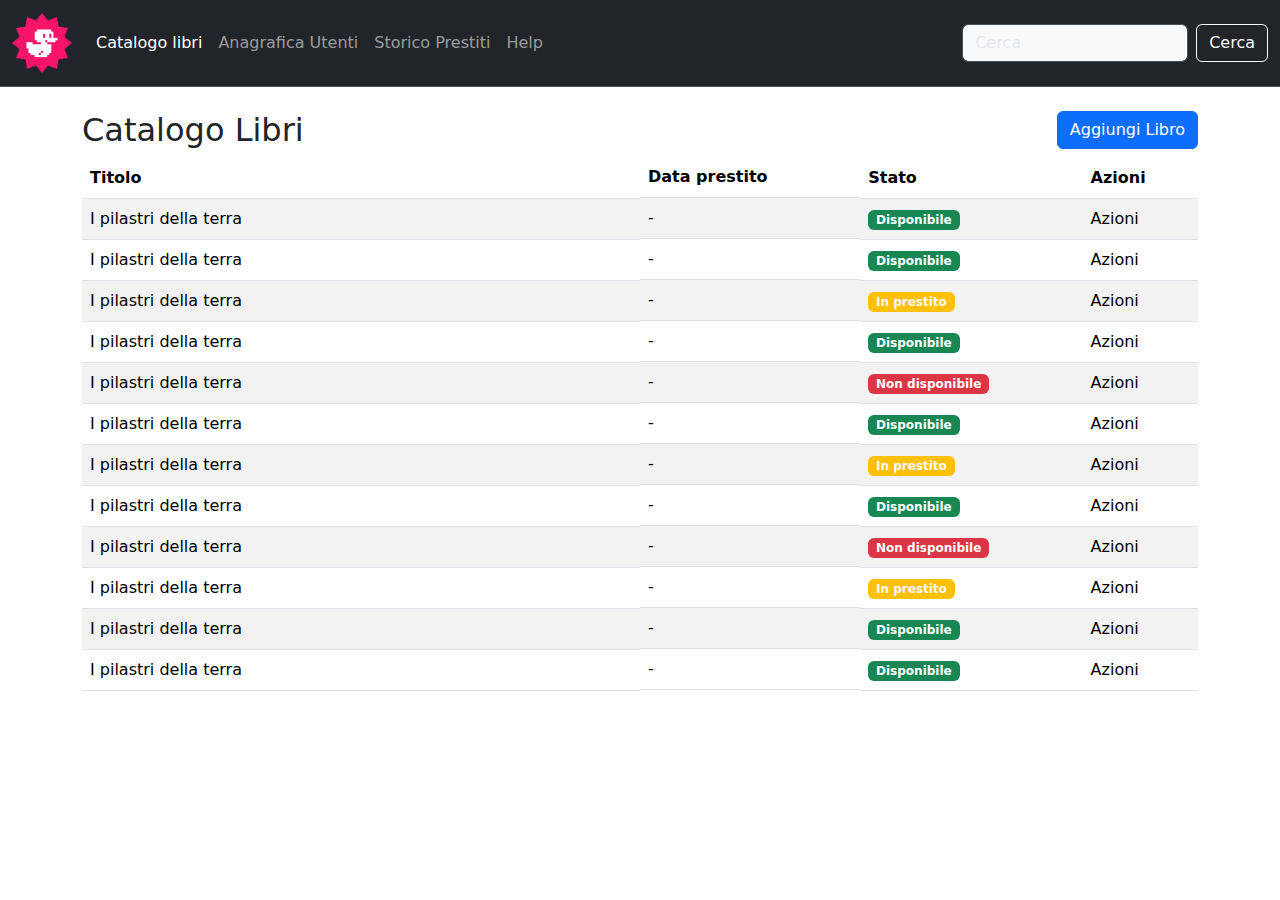
==== index.html @ bd2743c6 "feat: add table layout and badges" ====
<!DOCTYPE html>
<html lang="en">
<head>
  <meta charset="UTF-8">
  <meta name="viewport" content="width=device-width, initial-scale=1.0">

  <!-- Bootstrap  -->
  <link href="https://cdn.jsdelivr.net/npm/bootstrap@5.3.3/dist/css/bootstrap.min.css" rel="stylesheet" integrity="sha384-QWTKZyjpPEjISv5WaRU9OFeRpok6YctnYmDr5pNlyT2bRjXh0JMhjY6hW+ALEwIH" crossorigin="anonymous">
  <script src="https://cdn.jsdelivr.net/npm/bootstrap@5.3.3/dist/js/bootstrap.bundle.min.js" integrity="sha384-YvpcrYf0tY3lHB60NNkmXc5s9fDVZLESaAA55NDzOxhy9GkcIdslK1eN7N6jIeHz" crossorigin="anonymous"></script>
  <!-- /Bootstrap -->

  <!-- Style -->
   <link rel="stylesheet" href="assets/style.css">

  <title>Esercizio: BOOTSTRAP DASHBOARD</title>

</head>

<body>

  <header>

    <!-- navbar -->

    <nav class="navbar navbar-expand-lg bg-dark border-bottom border-body" data-bs-theme="dark">
      <div class="container-fluid">
      <a class="navbar-brand" href="#"><img src="assets/img/duck.png" alt="logo" height="60px" width="60px"></a>
      <button
        class="navbar-toggler"
        type="button"
        data-bs-toggle="collapse"
        data-bs-target="#navbarSupportedContent"
        aria-controls="navbarSupportedContent"
        aria-expanded="false"
        aria-label="Toggle navigation"
      >
        <span class="navbar-toggler-icon"></span>
      </button>
      <div class="collapse navbar-collapse" id="navbarSupportedContent">
        <ul class="navbar-nav me-auto mb-2 mb-lg-0">
          <li class="nav-item">
            <a class="nav-link active" aria-current="page" href="#"
              >Catalogo libri</a
            >
          </li>
          <li class="nav-item">
            <a class="nav-link" href="#">Anagrafica Utenti</a>
          </li>
          <li class="nav-item">
            <a class="nav-link" href="#">Storico Prestiti</a>
          </li>
          <li class="nav-item">
            <a class="nav-link" href="#">Help</a>
          </li>
        </ul>
        <form class="d-flex" role="search">
          <input
            class="form-control me-2 bg-light"
            type="search"
            placeholder="Cerca"
            aria-label="Search"
          />
          <button class="btn btn-outline-light" type="submit">
            Cerca
          </button>
        </form>
      </div>
    </div>
      
    </nav>
      
    </nav>
    
    <!-- /navbar -->
    
  </header>
  
  <main>

    <div class="container my-4">

      <div class="row row-cols-2">

        <div class="col"><h2>Catalogo Libri</h2></div>
  
        <div class="col text-end">
          <a class="btn btn-primary" href="#" role="button">Aggiungi Libro</a>
        </div>
  
  
      </div>

      <table class="table table-striped">
        <thead>
          <tr>
            <th scope="col">Titolo</th>
            <th class="d-none d-md-block" scope="col">Data prestito</th>
            <th scope="col">Stato</th>
            <th scope="col">Azioni</th>
          </tr>
        </thead>
        <tbody>
          <tr>
            <td class="w-50">I pilastri della terra</td>
            <td class="d-none d-md-block">-</td>
            <td><span class="badge text-bg-success">Disponibile</span></td>
            <td>Azioni</td>
          </tr>
          <tr>
            <td class="w-50">I pilastri della terra</td>
            <td class="d-none d-md-block">-</td>
            <td><span class="badge text-bg-success">Disponibile</span></td>
            <td>Azioni</td>
          </tr>
          <tr>
            <td class="w-50">I pilastri della terra</td>
            <td class="d-none d-md-block">-</td>
            <td><span class="badge bg-warning text-light">In prestito</span></td>
            <td>Azioni</td>
          </tr>
          <tr>
            <td class="w-50">I pilastri della terra</td>
            <td class="d-none d-md-block">-</td>
            <td><span class="badge text-bg-success">Disponibile</span></td>
            <td>Azioni</td>
          </tr>
          <tr>
            <td class="w-50">I pilastri della terra</td>
            <td class="d-none d-md-block">-</td>
            <td><span class="badge text-bg-danger">Non disponibile</span></td>
            <td>Azioni</td>
          </tr>
          <tr>
            <td class="w-50">I pilastri della terra</td>
            <td class="d-none d-md-block">-</td>
            <td><span class="badge text-bg-success">Disponibile</span></td>
            <td>Azioni</td>
          </tr>
          <tr>
            <td class="w-50">I pilastri della terra</td>
            <td class="d-none d-md-block">-</td>
            <td><span class="badge bg-warning text-light">In prestito</span></td>
            <td>Azioni</td>
          </tr>
          <tr>
            <td class="w-50">I pilastri della terra</td>
            <td class="d-none d-md-block">-</td>
            <td><span class="badge text-bg-success">Disponibile</span></td>
            <td>Azioni</td>
          </tr>
          <tr>
            <td class="w-50">I pilastri della terra</td>
            <td class="d-none d-md-block">-</td>
            <td><span class="badge text-bg-danger">Non disponibile</span></td>
            <td>Azioni</td>
          </tr>
          <tr>
            <td class="w-50">I pilastri della terra</td>
            <td class="d-none d-md-block">-</td>
            <td><span class="badge bg-warning text-light">In prestito</span></td>
            <td>Azioni</td>
          </tr>
          <tr>
            <td class="w-50">I pilastri della terra</td>
            <td class="d-none d-md-block">-</td>
            <td><span class="badge text-bg-success">Disponibile</span></td>
            <td>Azioni</td>
          </tr>
          <tr>
            <td class="w-50">I pilastri della terra</td>
            <td class="d-none d-md-block">-</td>
            <td><span class="badge text-bg-success">Disponibile</span></td>
            <td>Azioni</td>
          </tr>
        </tbody>
      </table>

    



    </div>
    


  </main>
  
</body>
</html>
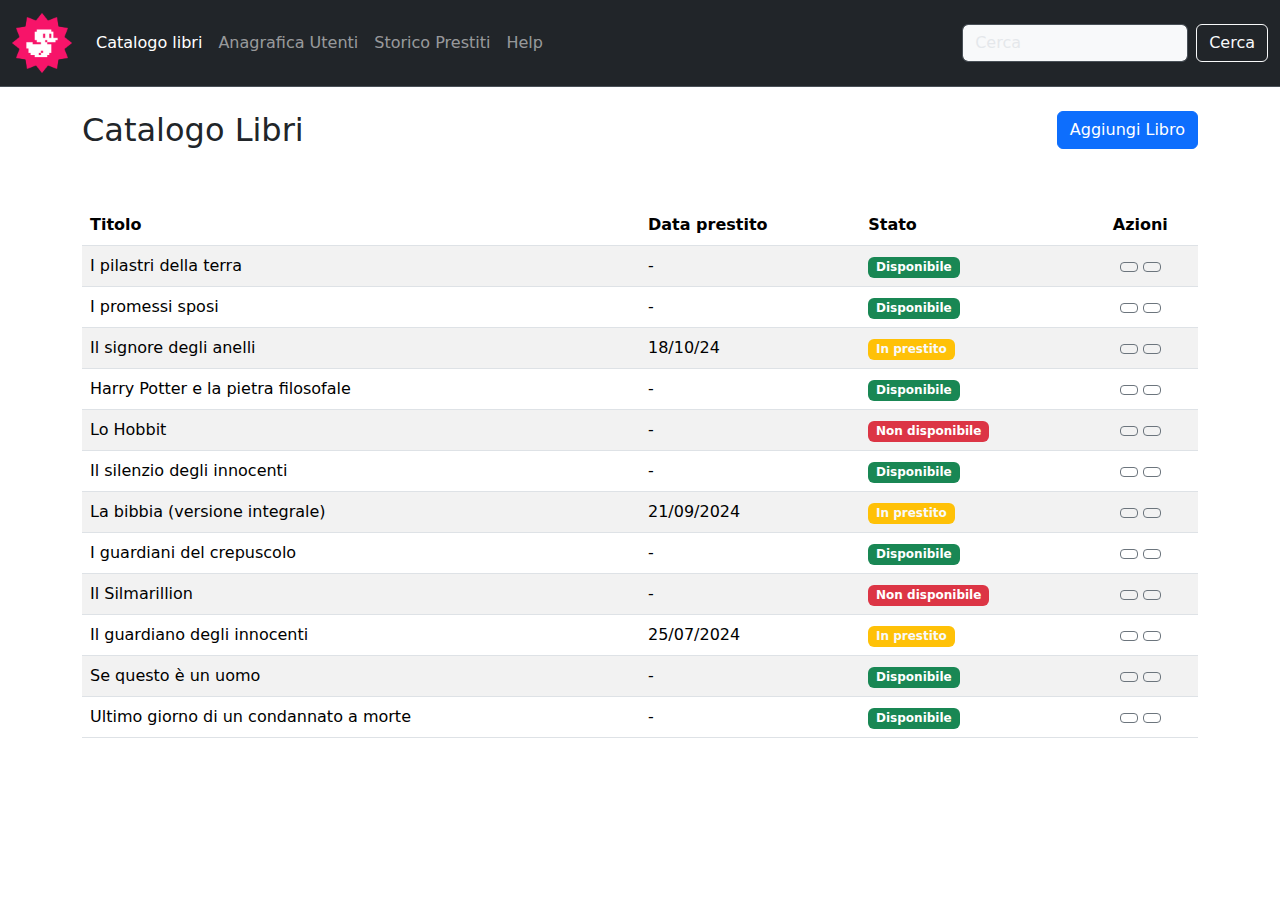
==== commit 9c3ff220: "feat: add table content and table margin" ====
--- a/index.html
+++ b/index.html
@@ -9,8 +9,13 @@
   <script src="https://cdn.jsdelivr.net/npm/bootstrap@5.3.3/dist/js/bootstrap.bundle.min.js" integrity="sha384-YvpcrYf0tY3lHB60NNkmXc5s9fDVZLESaAA55NDzOxhy9GkcIdslK1eN7N6jIeHz" crossorigin="anonymous"></script>
   <!-- /Bootstrap -->
 
+  <!-- Fontawesome -->
+  <link rel="stylesheet" href="https://cdnjs.cloudflare.com/ajax/libs/font-awesome/6.6.0/css/all.min.css" integrity="sha512-Kc323vGBEqzTmouAECnVceyQqyqdsSiqLQISBL29aUW4U/M7pSPA/gEUZQqv1cwx4OnYxTxve5UMg5GT6L4JJg==" crossorigin="anonymous" referrerpolicy="no-referrer" />
+  <!-- /Fontawedome -->
+
   <!-- Style -->
    <link rel="stylesheet" href="assets/style.css">
+   <!-- /Style -->
 
   <title>Esercizio: BOOTSTRAP DASHBOARD</title>
 
@@ -76,9 +81,10 @@
   </header>
   
   <main>
-
+    <!-- container main -->
     <div class="container my-4">
 
+      <!-- title -->
       <div class="row row-cols-2">
 
         <div class="col"><h2>Catalogo Libri</h2></div>
@@ -89,91 +95,130 @@
   
   
       </div>
-
-      <table class="table table-striped">
+      <!-- /title -->
+
+      <!-- table -->
+      <table class="table table-striped my-5">
         <thead>
           <tr>
             <th scope="col">Titolo</th>
-            <th class="d-none d-md-block" scope="col">Data prestito</th>
+            <th class="d-none d-md-table-cell" scope="col">Data prestito</th>
             <th scope="col">Stato</th>
-            <th scope="col">Azioni</th>
+            <th class="text-center" scope="col">Azioni</th>
           </tr>
         </thead>
         <tbody>
           <tr>
             <td class="w-50">I pilastri della terra</td>
-            <td class="d-none d-md-block">-</td>
-            <td><span class="badge text-bg-success">Disponibile</span></td>
-            <td>Azioni</td>
-          </tr>
-          <tr>
-            <td class="w-50">I pilastri della terra</td>
-            <td class="d-none d-md-block">-</td>
-            <td><span class="badge text-bg-success">Disponibile</span></td>
-            <td>Azioni</td>
-          </tr>
-          <tr>
-            <td class="w-50">I pilastri della terra</td>
-            <td class="d-none d-md-block">-</td>
+            <td class="d-none d-md-table-cell">-</td>
+            <td><span class="badge text-bg-success">Disponibile</span></td>
+            <td class="text-center">
+              <button type="button" class="btn btn-outline-secondary btn-sm"><i class="fa-solid fa-pencil"></i></button>
+              <button type="button" class="btn btn-outline-secondary btn-sm"><i class="fa-solid fa-trash"></i></button>
+            </td>
+          </tr>
+          <tr>
+            <td class="w-50">I promessi sposi</td>
+            <td class="d-none d-md-table-cell">-</td>
+            <td><span class="badge text-bg-success">Disponibile</span></td>
+            <td class="text-center">
+              <button type="button" class="btn btn-outline-secondary btn-sm"><i class="fa-solid fa-pencil"></i></button>
+              <button type="button" class="btn btn-outline-secondary btn-sm"><i class="fa-solid fa-trash"></i></button>
+            </td>
+          </tr>
+          <tr>
+            <td class="w-50">Il signore degli anelli</td>
+            <td class="d-none d-md-table-cell">18/10/24</td>
             <td><span class="badge bg-warning text-light">In prestito</span></td>
-            <td>Azioni</td>
-          </tr>
-          <tr>
-            <td class="w-50">I pilastri della terra</td>
-            <td class="d-none d-md-block">-</td>
-            <td><span class="badge text-bg-success">Disponibile</span></td>
-            <td>Azioni</td>
-          </tr>
-          <tr>
-            <td class="w-50">I pilastri della terra</td>
-            <td class="d-none d-md-block">-</td>
+                        <td class="text-center">
+              <button type="button" class="btn btn-outline-secondary btn-sm"><i class="fa-solid fa-pencil"></i></button>
+              <button type="button" class="btn btn-outline-secondary btn-sm"><i class="fa-solid fa-trash"></i></button>
+            </td>
+          </tr>
+          <tr>
+            <td class="w-50">Harry Potter e la pietra filosofale</td>
+            <td class="d-none d-md-table-cell">-</td>
+            <td><span class="badge text-bg-success">Disponibile</span></td>
+                        <td class="text-center">
+              <button type="button" class="btn btn-outline-secondary btn-sm"><i class="fa-solid fa-pencil"></i></button>
+              <button type="button" class="btn btn-outline-secondary btn-sm"><i class="fa-solid fa-trash"></i></button>
+            </td>
+          </tr>
+          <tr>
+            <td class="w-50">Lo Hobbit</td>
+            <td class="d-none d-md-table-cell">-</td>
             <td><span class="badge text-bg-danger">Non disponibile</span></td>
-            <td>Azioni</td>
-          </tr>
-          <tr>
-            <td class="w-50">I pilastri della terra</td>
-            <td class="d-none d-md-block">-</td>
-            <td><span class="badge text-bg-success">Disponibile</span></td>
-            <td>Azioni</td>
-          </tr>
-          <tr>
-            <td class="w-50">I pilastri della terra</td>
-            <td class="d-none d-md-block">-</td>
+                        <td class="text-center">
+              <button type="button" class="btn btn-outline-secondary btn-sm"><i class="fa-solid fa-pencil"></i></button>
+              <button type="button" class="btn btn-outline-secondary btn-sm"><i class="fa-solid fa-trash"></i></button>
+            </td>
+          </tr>
+          <tr>
+            <td class="w-50">Il silenzio degli innocenti</td>
+            <td class="d-none d-md-table-cell">-</td>
+            <td><span class="badge text-bg-success">Disponibile</span></td>
+                        <td class="text-center">
+              <button type="button" class="btn btn-outline-secondary btn-sm"><i class="fa-solid fa-pencil"></i></button>
+              <button type="button" class="btn btn-outline-secondary btn-sm"><i class="fa-solid fa-trash"></i></button>
+            </td>
+          </tr>
+          <tr>
+            <td class="w-50">La bibbia (versione integrale)</td>
+            <td class="d-none d-md-table-cell">21/09/2024</td>
             <td><span class="badge bg-warning text-light">In prestito</span></td>
-            <td>Azioni</td>
-          </tr>
-          <tr>
-            <td class="w-50">I pilastri della terra</td>
-            <td class="d-none d-md-block">-</td>
-            <td><span class="badge text-bg-success">Disponibile</span></td>
-            <td>Azioni</td>
-          </tr>
-          <tr>
-            <td class="w-50">I pilastri della terra</td>
-            <td class="d-none d-md-block">-</td>
+                        <td class="text-center">
+              <button type="button" class="btn btn-outline-secondary btn-sm"><i class="fa-solid fa-pencil"></i></button>
+              <button type="button" class="btn btn-outline-secondary btn-sm"><i class="fa-solid fa-trash"></i></button>
+            </td>
+          </tr>
+          <tr>
+            <td class="w-50">I guardiani del crepuscolo</td>
+            <td class="d-none d-md-table-cell">-</td>
+            <td><span class="badge text-bg-success">Disponibile</span></td>
+                        <td class="text-center">
+              <button type="button" class="btn btn-outline-secondary btn-sm"><i class="fa-solid fa-pencil"></i></button>
+              <button type="button" class="btn btn-outline-secondary btn-sm"><i class="fa-solid fa-trash"></i></button>
+            </td>
+          </tr>
+          <tr>
+            <td class="w-50">Il Silmarillion</td>
+            <td class="d-none d-md-table-cell">-</td>
             <td><span class="badge text-bg-danger">Non disponibile</span></td>
-            <td>Azioni</td>
-          </tr>
-          <tr>
-            <td class="w-50">I pilastri della terra</td>
-            <td class="d-none d-md-block">-</td>
+                        <td class="text-center">
+              <button type="button" class="btn btn-outline-secondary btn-sm"><i class="fa-solid fa-pencil"></i></button>
+              <button type="button" class="btn btn-outline-secondary btn-sm"><i class="fa-solid fa-trash"></i></button>
+            </td>
+          </tr>
+          <tr>
+            <td class="w-50">Il guardiano degli innocenti</td>
+            <td class="d-none d-md-table-cell">25/07/2024</td>
             <td><span class="badge bg-warning text-light">In prestito</span></td>
-            <td>Azioni</td>
-          </tr>
-          <tr>
-            <td class="w-50">I pilastri della terra</td>
-            <td class="d-none d-md-block">-</td>
-            <td><span class="badge text-bg-success">Disponibile</span></td>
-            <td>Azioni</td>
-          </tr>
-          <tr>
-            <td class="w-50">I pilastri della terra</td>
-            <td class="d-none d-md-block">-</td>
-            <td><span class="badge text-bg-success">Disponibile</span></td>
-            <td>Azioni</td>
+                        <td class="text-center">
+              <button type="button" class="btn btn-outline-secondary btn-sm"><i class="fa-solid fa-pencil"></i></button>
+              <button type="button" class="btn btn-outline-secondary btn-sm"><i class="fa-solid fa-trash"></i></button>
+            </td>
+          </tr>
+          <tr>
+            <td class="w-50">Se questo è un uomo</td>
+            <td class="d-none d-md-table-cell">-</td>
+            <td><span class="badge text-bg-success">Disponibile</span></td>
+                        <td class="text-center">
+              <button type="button" class="btn btn-outline-secondary btn-sm"><i class="fa-solid fa-pencil"></i></button>
+              <button type="button" class="btn btn-outline-secondary btn-sm"><i class="fa-solid fa-trash"></i></button>
+            </td>
+          </tr>
+          <tr>
+            <td class="w-50">Ultimo giorno di un condannato a morte</td>
+            <td class="d-none d-md-table-cell">-</td>
+            <td><span class="badge text-bg-success">Disponibile</span></td>
+                        <td class="text-center">
+              <button type="button" class="btn btn-outline-secondary btn-sm"><i class="fa-solid fa-pencil"></i></button>
+              <button type="button" class="btn btn-outline-secondary btn-sm"><i class="fa-solid fa-trash"></i></button>
+            </td>
           </tr>
         </tbody>
       </table>
+      <!-- /table -->
 
     
 
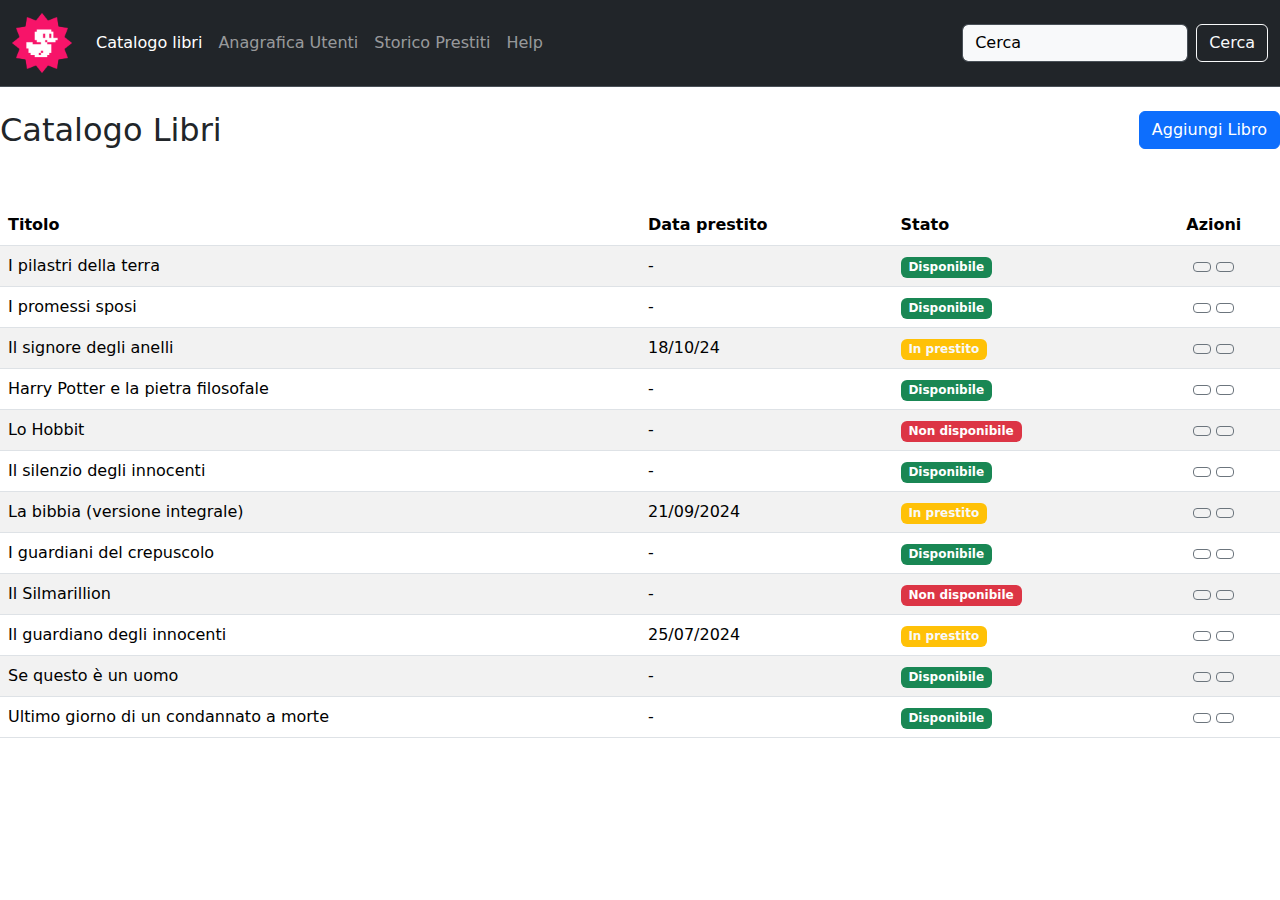
==== commit 97170ddc: "fix: color search placeholder in header" ====
--- a/index.html
+++ b/index.html
@@ -60,7 +60,7 @@
         </ul>
         <form class="d-flex" role="search">
           <input
-            class="form-control me-2 bg-light"
+            class="form-control text-dark me-2 bg-light"
             type="search"
             placeholder="Cerca"
             aria-label="Search"
@@ -84,6 +84,8 @@
     <!-- container main -->
     <div class="container my-4">
 
+
+      </div>
       <!-- title -->
       <div class="row row-cols-2">
 
--- a/assets/style.css
+++ b/assets/style.css
@@ -0,0 +1,3 @@
+.form-control::placeholder{
+  color: black;
+}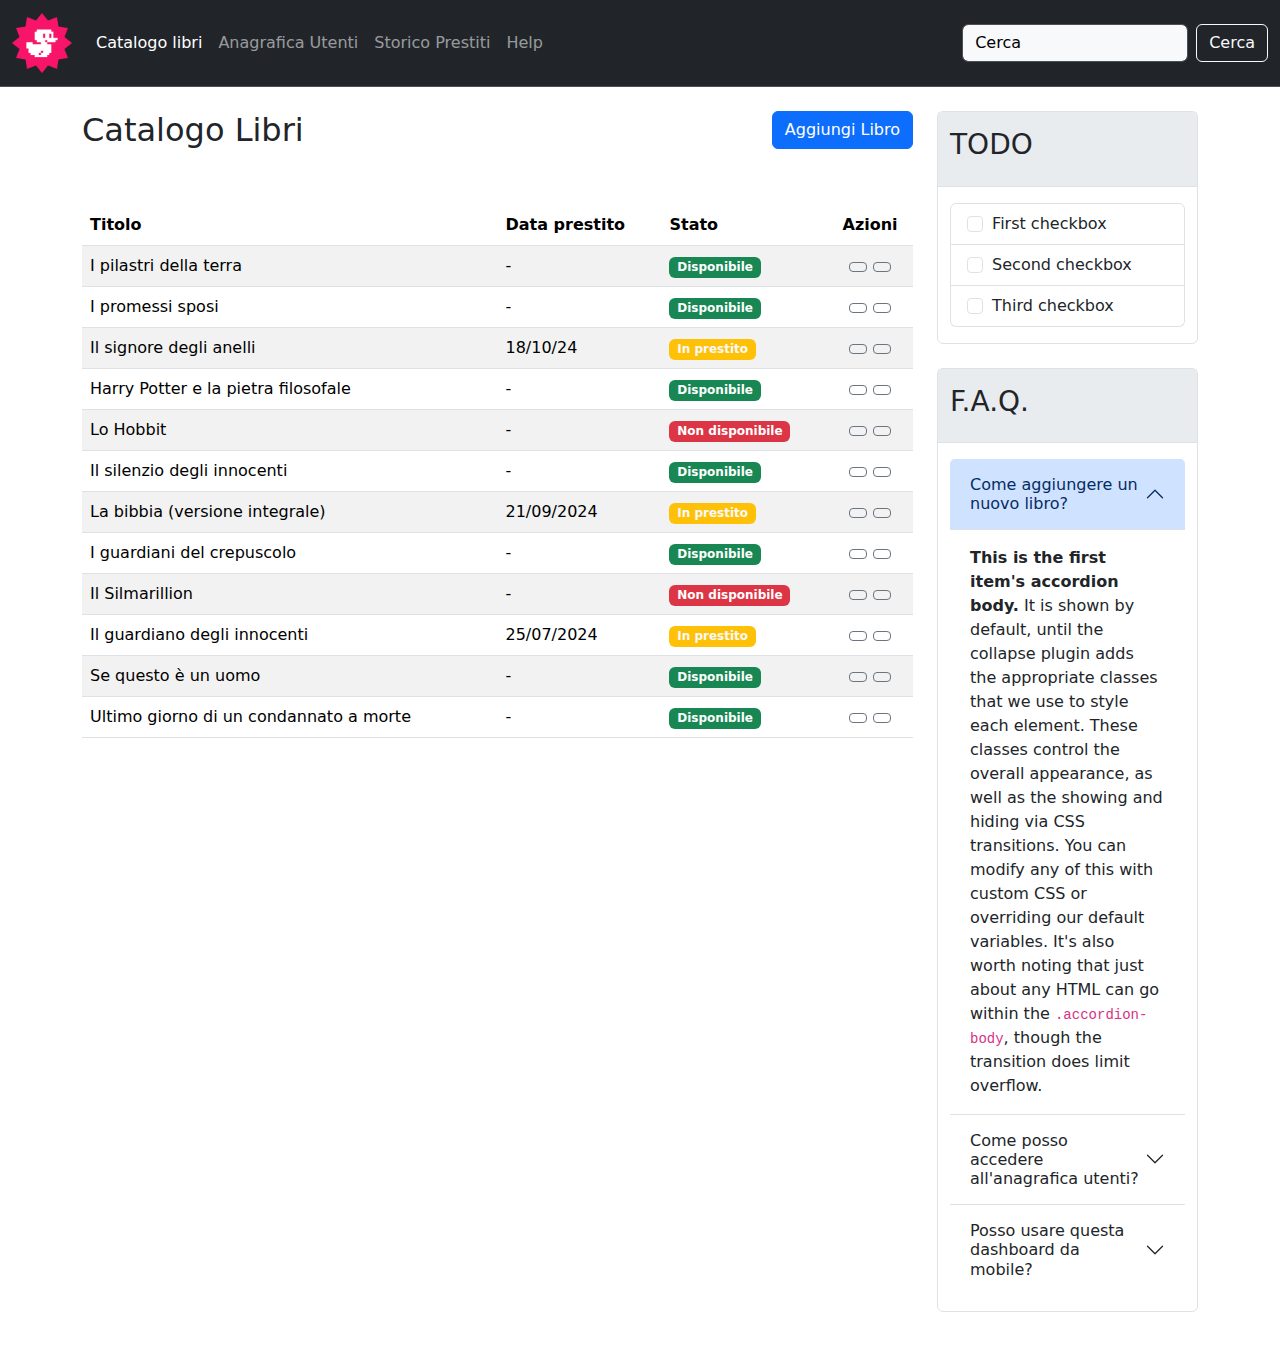
==== commit 142c83b6: "feat: add layout and content of "todo" and "F.A.Q"" ====
--- a/index.html
+++ b/index.html
@@ -84,143 +84,232 @@
     <!-- container main -->
     <div class="container my-4">
 
+      <div class="row">
+
+        <div class="col-12 col-lg-9">
+                  <!-- title -->
+        <div class="row row-cols-2">
+  
+          <div class="col"><h2>Catalogo Libri</h2></div>
+    
+          <div class="col text-end">
+            <a class="btn btn-primary" href="#" role="button">Aggiungi Libro</a>
+          </div>
+    
+    
+        </div>
+        <!-- /title -->
+  
+        <!-- table -->
+        <table class="table table-striped my-5">
+          <thead>
+            <tr>
+              <th scope="col">Titolo</th>
+              <th class="d-none d-md-table-cell" scope="col">Data prestito</th>
+              <th scope="col">Stato</th>
+              <th class="text-center" scope="col">Azioni</th>
+            </tr>
+          </thead>
+          <tbody>
+            <tr>
+              <td class="w-50">I pilastri della terra</td>
+              <td class="d-none d-md-table-cell">-</td>
+              <td><span class="badge text-bg-success">Disponibile</span></td>
+              <td class="text-center">
+                <button type="button" class="btn btn-outline-secondary btn-sm"><i class="fa-solid fa-pencil"></i></button>
+                <button type="button" class="btn btn-outline-secondary btn-sm"><i class="fa-solid fa-trash"></i></button>
+              </td>
+            </tr>
+            <tr>
+              <td class="w-50">I promessi sposi</td>
+              <td class="d-none d-md-table-cell">-</td>
+              <td><span class="badge text-bg-success">Disponibile</span></td>
+              <td class="text-center">
+                <button type="button" class="btn btn-outline-secondary btn-sm"><i class="fa-solid fa-pencil"></i></button>
+                <button type="button" class="btn btn-outline-secondary btn-sm"><i class="fa-solid fa-trash"></i></button>
+              </td>
+            </tr>
+            <tr>
+              <td class="w-50">Il signore degli anelli</td>
+              <td class="d-none d-md-table-cell">18/10/24</td>
+              <td><span class="badge bg-warning text-light">In prestito</span></td>
+                          <td class="text-center">
+                <button type="button" class="btn btn-outline-secondary btn-sm"><i class="fa-solid fa-pencil"></i></button>
+                <button type="button" class="btn btn-outline-secondary btn-sm"><i class="fa-solid fa-trash"></i></button>
+              </td>
+            </tr>
+            <tr>
+              <td class="w-50">Harry Potter e la pietra filosofale</td>
+              <td class="d-none d-md-table-cell">-</td>
+              <td><span class="badge text-bg-success">Disponibile</span></td>
+                          <td class="text-center">
+                <button type="button" class="btn btn-outline-secondary btn-sm"><i class="fa-solid fa-pencil"></i></button>
+                <button type="button" class="btn btn-outline-secondary btn-sm"><i class="fa-solid fa-trash"></i></button>
+              </td>
+            </tr>
+            <tr>
+              <td class="w-50">Lo Hobbit</td>
+              <td class="d-none d-md-table-cell">-</td>
+              <td><span class="badge text-bg-danger">Non disponibile</span></td>
+                          <td class="text-center">
+                <button type="button" class="btn btn-outline-secondary btn-sm"><i class="fa-solid fa-pencil"></i></button>
+                <button type="button" class="btn btn-outline-secondary btn-sm"><i class="fa-solid fa-trash"></i></button>
+              </td>
+            </tr>
+            <tr>
+              <td class="w-50">Il silenzio degli innocenti</td>
+              <td class="d-none d-md-table-cell">-</td>
+              <td><span class="badge text-bg-success">Disponibile</span></td>
+                          <td class="text-center">
+                <button type="button" class="btn btn-outline-secondary btn-sm"><i class="fa-solid fa-pencil"></i></button>
+                <button type="button" class="btn btn-outline-secondary btn-sm"><i class="fa-solid fa-trash"></i></button>
+              </td>
+            </tr>
+            <tr>
+              <td class="w-50">La bibbia (versione integrale)</td>
+              <td class="d-none d-md-table-cell">21/09/2024</td>
+              <td><span class="badge bg-warning text-light">In prestito</span></td>
+                          <td class="text-center">
+                <button type="button" class="btn btn-outline-secondary btn-sm"><i class="fa-solid fa-pencil"></i></button>
+                <button type="button" class="btn btn-outline-secondary btn-sm"><i class="fa-solid fa-trash"></i></button>
+              </td>
+            </tr>
+            <tr>
+              <td class="w-50">I guardiani del crepuscolo</td>
+              <td class="d-none d-md-table-cell">-</td>
+              <td><span class="badge text-bg-success">Disponibile</span></td>
+                          <td class="text-center">
+                <button type="button" class="btn btn-outline-secondary btn-sm"><i class="fa-solid fa-pencil"></i></button>
+                <button type="button" class="btn btn-outline-secondary btn-sm"><i class="fa-solid fa-trash"></i></button>
+              </td>
+            </tr>
+            <tr>
+              <td class="w-50">Il Silmarillion</td>
+              <td class="d-none d-md-table-cell">-</td>
+              <td><span class="badge text-bg-danger">Non disponibile</span></td>
+                          <td class="text-center">
+                <button type="button" class="btn btn-outline-secondary btn-sm"><i class="fa-solid fa-pencil"></i></button>
+                <button type="button" class="btn btn-outline-secondary btn-sm"><i class="fa-solid fa-trash"></i></button>
+              </td>
+            </tr>
+            <tr>
+              <td class="w-50">Il guardiano degli innocenti</td>
+              <td class="d-none d-md-table-cell">25/07/2024</td>
+              <td><span class="badge bg-warning text-light">In prestito</span></td>
+                          <td class="text-center">
+                <button type="button" class="btn btn-outline-secondary btn-sm"><i class="fa-solid fa-pencil"></i></button>
+                <button type="button" class="btn btn-outline-secondary btn-sm"><i class="fa-solid fa-trash"></i></button>
+              </td>
+            </tr>
+            <tr>
+              <td class="w-50">Se questo è un uomo</td>
+              <td class="d-none d-md-table-cell">-</td>
+              <td><span class="badge text-bg-success">Disponibile</span></td>
+                          <td class="text-center">
+                <button type="button" class="btn btn-outline-secondary btn-sm"><i class="fa-solid fa-pencil"></i></button>
+                <button type="button" class="btn btn-outline-secondary btn-sm"><i class="fa-solid fa-trash"></i></button>
+              </td>
+            </tr>
+            <tr>
+              <td class="w-50">Ultimo giorno di un condannato a morte</td>
+              <td class="d-none d-md-table-cell">-</td>
+              <td><span class="badge text-bg-success">Disponibile</span></td>
+                          <td class="text-center">
+                <button type="button" class="btn btn-outline-secondary btn-sm"><i class="fa-solid fa-pencil"></i></button>
+                <button type="button" class="btn btn-outline-secondary btn-sm"><i class="fa-solid fa-trash"></i></button>
+              </td>
+            </tr>
+          </tbody>
+        </table>
+        <!-- /table -->
+
+        </div>
+
+        <div class="col-12 col-lg-3">
+          <div class="container-fluid border rounded-2">
+
+            <div class="row row-cols-1">
+              <div class="col py-3 bg-body-secondary border-bottom"><h3>TODO</h3></div>
+              <div class="col py-3">
+                <ul class="list-group">
+                  <li class="list-group-item">
+                    <input class="form-check-input me-1" type="checkbox" value="" id="firstCheckbox">
+                    <label class="form-check-label" for="firstCheckbox">First checkbox</label>
+                  </li>
+                  <li class="list-group-item">
+                    <input class="form-check-input me-1" type="checkbox" value="" id="secondCheckbox">
+                    <label class="form-check-label" for="secondCheckbox">Second checkbox</label>
+                  </li>
+                  <li class="list-group-item">
+                    <input class="form-check-input me-1" type="checkbox" value="" id="thirdCheckbox">
+                    <label class="form-check-label" for="thirdCheckbox">Third checkbox</label>
+                  </li>
+                </ul>
+              </div>
+            </div>
+          </div>
+
+          <div class="container-fluid border rounded-2 my-4">
+
+            <div class="row row-cols-1">
+              <div class="col py-3 bg-body-secondary border-bottom"><h3>F.A.Q.</h3></div>
+              <div class="col py-3">
+                <div class="accordion" id="accordionExample">
+                  <div class="accordion-item border-0 border-bottom">
+                    <h2 class="accordion-header">
+                      <button class="accordion-button" type="button" data-bs-toggle="collapse" data-bs-target="#collapseOne" aria-expanded="true" aria-controls="collapseOne">
+                        Come aggiungere un nuovo libro?
+                      </button>
+                    </h2>
+                    <div id="collapseOne" class="accordion-collapse collapse show" data-bs-parent="#accordionExample">
+                      <div class="accordion-body">
+                        <strong>This is the first item's accordion body.</strong> It is shown by default, until the collapse plugin adds the appropriate classes that we use to style each element. These classes control the overall appearance, as well as the showing and hiding via CSS transitions. You can modify any of this with custom CSS or overriding our default variables. It's also worth noting that just about any HTML can go within the <code>.accordion-body</code>, though the transition does limit overflow.
+                      </div>
+                    </div>
+                  </div>
+                  <div class="accordion-item border-0 border-bottom">
+                    <h2 class="accordion-header">
+                      <button class="accordion-button collapsed" type="button" data-bs-toggle="collapse" data-bs-target="#collapseTwo" aria-expanded="false" aria-controls="collapseTwo">
+                        Come posso accedere all'anagrafica utenti?
+                      </button>
+                    </h2>
+                    <div id="collapseTwo" class="accordion-collapse collapse" data-bs-parent="#accordionExample">
+                      <div class="accordion-body">
+                        <strong>This is the second item's accordion body.</strong> It is hidden by default, until the collapse plugin adds the appropriate classes that we use to style each element. These classes control the overall appearance, as well as the showing and hiding via CSS transitions. You can modify any of this with custom CSS or overriding our default variables. It's also worth noting that just about any HTML can go within the <code>.accordion-body</code>, though the transition does limit overflow.
+                      </div>
+                    </div>
+                  </div>
+                  <div class="accordion-item border-0">
+                    <h2 class="accordion-header">
+                      <button class="accordion-button collapsed" type="button" data-bs-toggle="collapse" data-bs-target="#collapseThree" aria-expanded="false" aria-controls="collapseThree">
+                        Posso usare questa dashboard da mobile?
+                      </button>
+                    </h2>
+                    <div id="collapseThree" class="accordion-collapse collapse" data-bs-parent="#accordionExample">
+                      <div class="accordion-body">
+                        <strong>This is the third item's accordion body.</strong> It is hidden by default, until the collapse plugin adds the appropriate classes that we use to style each element. These classes control the overall appearance, as well as the showing and hiding via CSS transitions. You can modify any of this with custom CSS or overriding our default variables. It's also worth noting that just about any HTML can go within the <code>.accordion-body</code>, though the transition does limit overflow.
+                      </div>
+                    </div>
+                  </div>
+                </div>
+              </div>
+            </div>
+          </div>
+          
+
+
+        </div>
+
+
+
+        </div>
+
+
 
       </div>
-      <!-- title -->
-      <div class="row row-cols-2">
-
-        <div class="col"><h2>Catalogo Libri</h2></div>
-  
-        <div class="col text-end">
-          <a class="btn btn-primary" href="#" role="button">Aggiungi Libro</a>
-        </div>
-  
-  
-      </div>
-      <!-- /title -->
-
-      <!-- table -->
-      <table class="table table-striped my-5">
-        <thead>
-          <tr>
-            <th scope="col">Titolo</th>
-            <th class="d-none d-md-table-cell" scope="col">Data prestito</th>
-            <th scope="col">Stato</th>
-            <th class="text-center" scope="col">Azioni</th>
-          </tr>
-        </thead>
-        <tbody>
-          <tr>
-            <td class="w-50">I pilastri della terra</td>
-            <td class="d-none d-md-table-cell">-</td>
-            <td><span class="badge text-bg-success">Disponibile</span></td>
-            <td class="text-center">
-              <button type="button" class="btn btn-outline-secondary btn-sm"><i class="fa-solid fa-pencil"></i></button>
-              <button type="button" class="btn btn-outline-secondary btn-sm"><i class="fa-solid fa-trash"></i></button>
-            </td>
-          </tr>
-          <tr>
-            <td class="w-50">I promessi sposi</td>
-            <td class="d-none d-md-table-cell">-</td>
-            <td><span class="badge text-bg-success">Disponibile</span></td>
-            <td class="text-center">
-              <button type="button" class="btn btn-outline-secondary btn-sm"><i class="fa-solid fa-pencil"></i></button>
-              <button type="button" class="btn btn-outline-secondary btn-sm"><i class="fa-solid fa-trash"></i></button>
-            </td>
-          </tr>
-          <tr>
-            <td class="w-50">Il signore degli anelli</td>
-            <td class="d-none d-md-table-cell">18/10/24</td>
-            <td><span class="badge bg-warning text-light">In prestito</span></td>
-                        <td class="text-center">
-              <button type="button" class="btn btn-outline-secondary btn-sm"><i class="fa-solid fa-pencil"></i></button>
-              <button type="button" class="btn btn-outline-secondary btn-sm"><i class="fa-solid fa-trash"></i></button>
-            </td>
-          </tr>
-          <tr>
-            <td class="w-50">Harry Potter e la pietra filosofale</td>
-            <td class="d-none d-md-table-cell">-</td>
-            <td><span class="badge text-bg-success">Disponibile</span></td>
-                        <td class="text-center">
-              <button type="button" class="btn btn-outline-secondary btn-sm"><i class="fa-solid fa-pencil"></i></button>
-              <button type="button" class="btn btn-outline-secondary btn-sm"><i class="fa-solid fa-trash"></i></button>
-            </td>
-          </tr>
-          <tr>
-            <td class="w-50">Lo Hobbit</td>
-            <td class="d-none d-md-table-cell">-</td>
-            <td><span class="badge text-bg-danger">Non disponibile</span></td>
-                        <td class="text-center">
-              <button type="button" class="btn btn-outline-secondary btn-sm"><i class="fa-solid fa-pencil"></i></button>
-              <button type="button" class="btn btn-outline-secondary btn-sm"><i class="fa-solid fa-trash"></i></button>
-            </td>
-          </tr>
-          <tr>
-            <td class="w-50">Il silenzio degli innocenti</td>
-            <td class="d-none d-md-table-cell">-</td>
-            <td><span class="badge text-bg-success">Disponibile</span></td>
-                        <td class="text-center">
-              <button type="button" class="btn btn-outline-secondary btn-sm"><i class="fa-solid fa-pencil"></i></button>
-              <button type="button" class="btn btn-outline-secondary btn-sm"><i class="fa-solid fa-trash"></i></button>
-            </td>
-          </tr>
-          <tr>
-            <td class="w-50">La bibbia (versione integrale)</td>
-            <td class="d-none d-md-table-cell">21/09/2024</td>
-            <td><span class="badge bg-warning text-light">In prestito</span></td>
-                        <td class="text-center">
-              <button type="button" class="btn btn-outline-secondary btn-sm"><i class="fa-solid fa-pencil"></i></button>
-              <button type="button" class="btn btn-outline-secondary btn-sm"><i class="fa-solid fa-trash"></i></button>
-            </td>
-          </tr>
-          <tr>
-            <td class="w-50">I guardiani del crepuscolo</td>
-            <td class="d-none d-md-table-cell">-</td>
-            <td><span class="badge text-bg-success">Disponibile</span></td>
-                        <td class="text-center">
-              <button type="button" class="btn btn-outline-secondary btn-sm"><i class="fa-solid fa-pencil"></i></button>
-              <button type="button" class="btn btn-outline-secondary btn-sm"><i class="fa-solid fa-trash"></i></button>
-            </td>
-          </tr>
-          <tr>
-            <td class="w-50">Il Silmarillion</td>
-            <td class="d-none d-md-table-cell">-</td>
-            <td><span class="badge text-bg-danger">Non disponibile</span></td>
-                        <td class="text-center">
-              <button type="button" class="btn btn-outline-secondary btn-sm"><i class="fa-solid fa-pencil"></i></button>
-              <button type="button" class="btn btn-outline-secondary btn-sm"><i class="fa-solid fa-trash"></i></button>
-            </td>
-          </tr>
-          <tr>
-            <td class="w-50">Il guardiano degli innocenti</td>
-            <td class="d-none d-md-table-cell">25/07/2024</td>
-            <td><span class="badge bg-warning text-light">In prestito</span></td>
-                        <td class="text-center">
-              <button type="button" class="btn btn-outline-secondary btn-sm"><i class="fa-solid fa-pencil"></i></button>
-              <button type="button" class="btn btn-outline-secondary btn-sm"><i class="fa-solid fa-trash"></i></button>
-            </td>
-          </tr>
-          <tr>
-            <td class="w-50">Se questo è un uomo</td>
-            <td class="d-none d-md-table-cell">-</td>
-            <td><span class="badge text-bg-success">Disponibile</span></td>
-                        <td class="text-center">
-              <button type="button" class="btn btn-outline-secondary btn-sm"><i class="fa-solid fa-pencil"></i></button>
-              <button type="button" class="btn btn-outline-secondary btn-sm"><i class="fa-solid fa-trash"></i></button>
-            </td>
-          </tr>
-          <tr>
-            <td class="w-50">Ultimo giorno di un condannato a morte</td>
-            <td class="d-none d-md-table-cell">-</td>
-            <td><span class="badge text-bg-success">Disponibile</span></td>
-                        <td class="text-center">
-              <button type="button" class="btn btn-outline-secondary btn-sm"><i class="fa-solid fa-pencil"></i></button>
-              <button type="button" class="btn btn-outline-secondary btn-sm"><i class="fa-solid fa-trash"></i></button>
-            </td>
-          </tr>
-        </tbody>
-      </table>
-      <!-- /table -->
+
+
+      
 
     
 
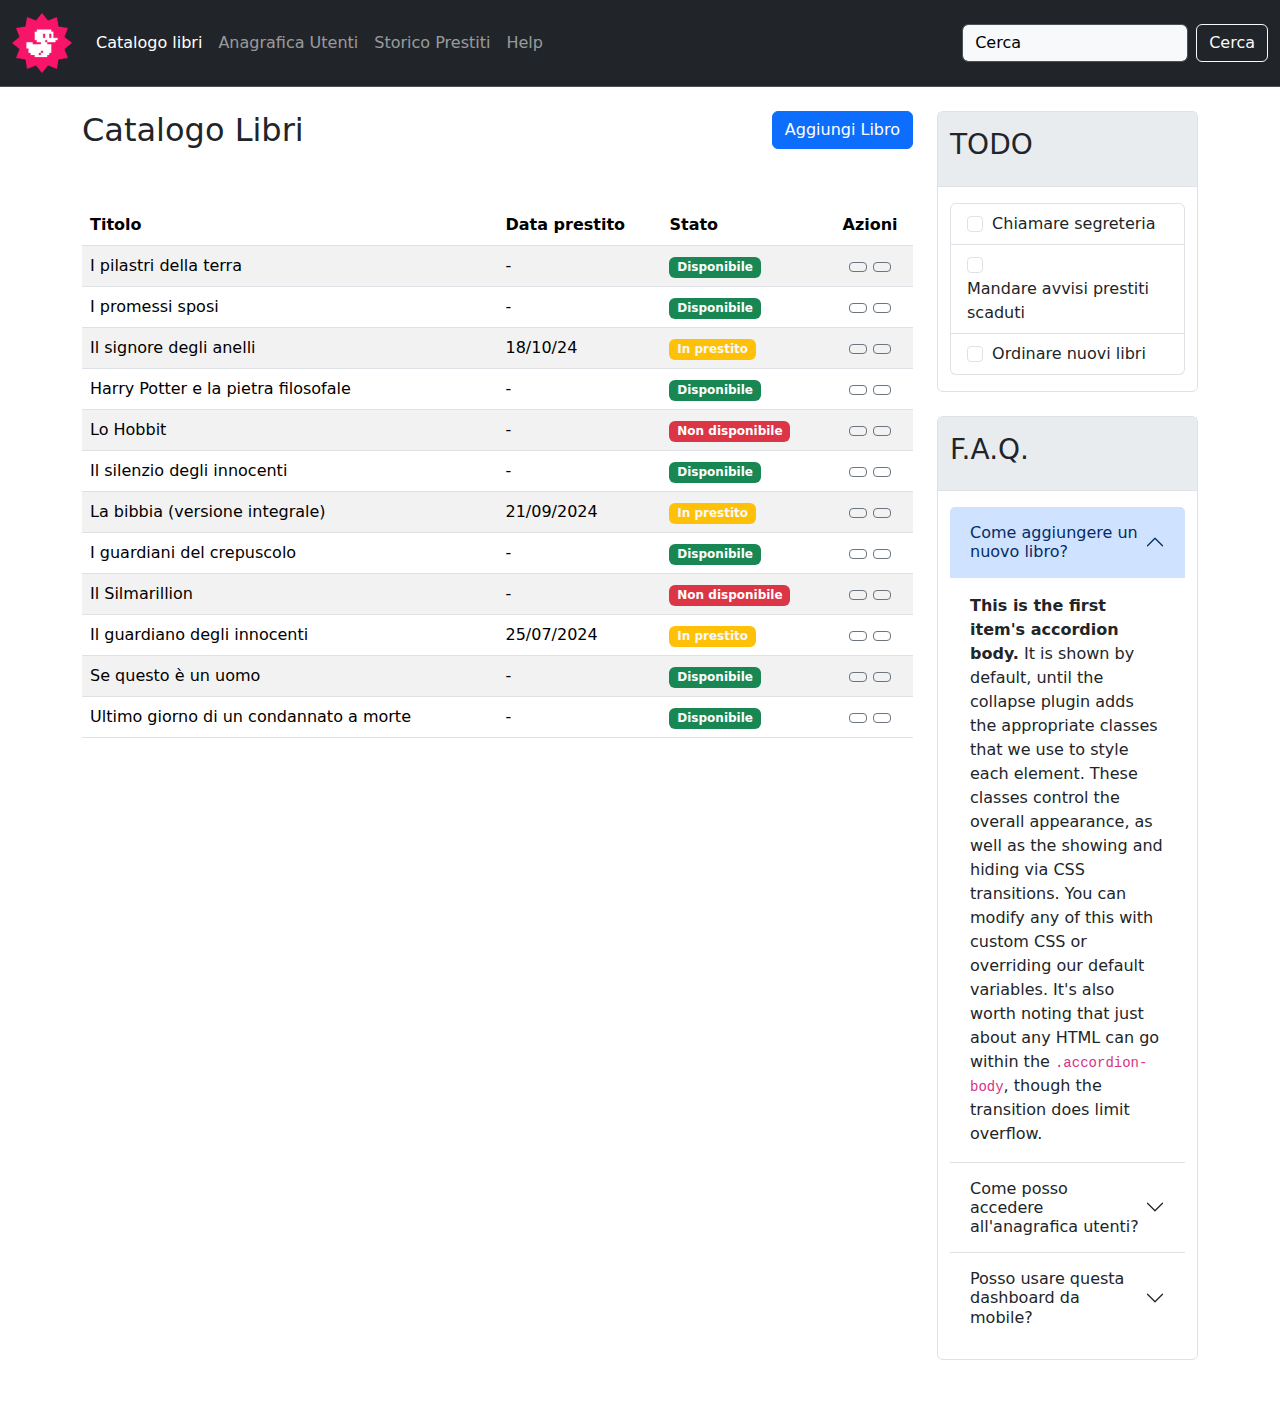
==== commit f1f9d6bd: "fix: content of todo-list" ====
--- a/index.html
+++ b/index.html
@@ -81,6 +81,7 @@
   </header>
   
   <main>
+
     <!-- container main -->
     <div class="container my-4">
 
@@ -223,9 +224,14 @@
         </table>
         <!-- /table -->
 
+
         </div>
 
+        
+
         <div class="col-12 col-lg-3">
+
+          <!-- todo-list -->
           <div class="container-fluid border rounded-2">
 
             <div class="row row-cols-1">
@@ -234,21 +240,23 @@
                 <ul class="list-group">
                   <li class="list-group-item">
                     <input class="form-check-input me-1" type="checkbox" value="" id="firstCheckbox">
-                    <label class="form-check-label" for="firstCheckbox">First checkbox</label>
+                    <label class="form-check-label" for="firstCheckbox">Chiamare segreteria</label>
                   </li>
                   <li class="list-group-item">
                     <input class="form-check-input me-1" type="checkbox" value="" id="secondCheckbox">
-                    <label class="form-check-label" for="secondCheckbox">Second checkbox</label>
+                    <label class="form-check-label" for="secondCheckbox">Mandare avvisi prestiti scaduti</label>
                   </li>
                   <li class="list-group-item">
                     <input class="form-check-input me-1" type="checkbox" value="" id="thirdCheckbox">
-                    <label class="form-check-label" for="thirdCheckbox">Third checkbox</label>
+                    <label class="form-check-label" for="thirdCheckbox">Ordinare nuovi libri</label>
                   </li>
                 </ul>
               </div>
             </div>
           </div>
-
+          <!-- /todo-list -->
+
+          <!-- F.A.Q. -->
           <div class="container-fluid border rounded-2 my-4">
 
             <div class="row row-cols-1">
@@ -295,27 +303,27 @@
               </div>
             </div>
           </div>
-          
+          <!-- F.A.Q. -->
 
 
         </div>
 
 
 
-        </div>
-
-
-
       </div>
 
 
+
+    </div>
+
+
       
 
     
 
 
 
-    </div>
+  
     
 
 
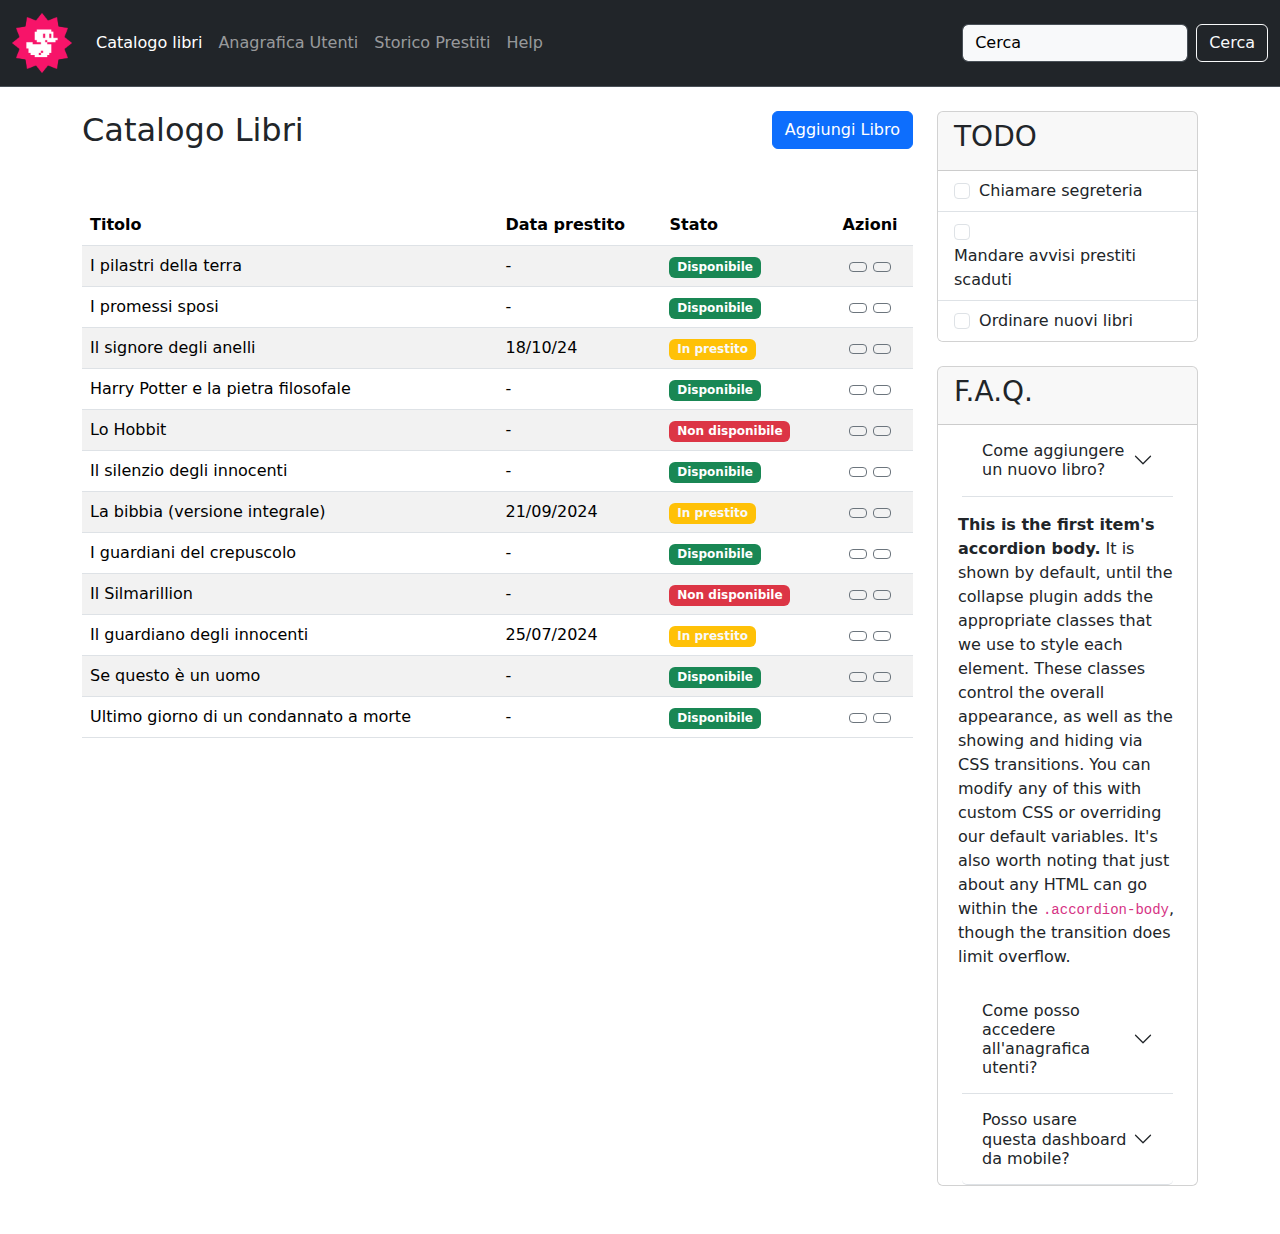
==== commit da4556fc: "fix: edit layout and of "Todo" and "F.A.Q."" ====
--- a/index.html
+++ b/index.html
@@ -231,80 +231,76 @@
 
         <div class="col-12 col-lg-3">
 
-          <!-- todo-list -->
-          <div class="container-fluid border rounded-2">
-
-            <div class="row row-cols-1">
-              <div class="col py-3 bg-body-secondary border-bottom"><h3>TODO</h3></div>
-              <div class="col py-3">
-                <ul class="list-group">
-                  <li class="list-group-item">
-                    <input class="form-check-input me-1" type="checkbox" value="" id="firstCheckbox">
-                    <label class="form-check-label" for="firstCheckbox">Chiamare segreteria</label>
-                  </li>
-                  <li class="list-group-item">
-                    <input class="form-check-input me-1" type="checkbox" value="" id="secondCheckbox">
-                    <label class="form-check-label" for="secondCheckbox">Mandare avvisi prestiti scaduti</label>
-                  </li>
-                  <li class="list-group-item">
-                    <input class="form-check-input me-1" type="checkbox" value="" id="thirdCheckbox">
-                    <label class="form-check-label" for="thirdCheckbox">Ordinare nuovi libri</label>
-                  </li>
-                </ul>
+        
+
+
+          <div class="card">
+            <div class="card-header">
+              <h3>TODO</h3>
+            </div>
+            <ul class="list-group list-group-flush">
+              <li class="list-group-item">
+                <input class="form-check-input me-1" type="checkbox" value="" id="firstCheckbox">
+                <label class="form-check-label" for="firstCheckbox">Chiamare segreteria</label>
+              </li>
+              <li class="list-group-item">
+                <input class="form-check-input me-1" type="checkbox" value="" id="secondCheckbox">
+                <label class="form-check-label" for="secondCheckbox">Mandare avvisi prestiti scaduti</label>
+              </li>
+              <li class="list-group-item">
+                <input class="form-check-input me-1" type="checkbox" value="" id="thirdCheckbox">
+                <label class="form-check-label" for="thirdCheckbox">Ordinare nuovi libri</label>
+              </li>
+    
+            </ul>
+          </div>
+
+
+
+          <div class="card my-4">
+            <div class="card-header">
+              <h3>F.A.Q.</h3>
+            </div>
+            <div class="accordion" id="accordionExample">
+              <div class="accordion-item border-0">
+                <h2 class="accordion-header px-4">
+                  <button class="accordion-button collapsed border-bottom" type="button" data-bs-toggle="collapse" data-bs-target="#collapseOne" aria-expanded="true" aria-controls="collapseOne">
+                    Come aggiungere un nuovo libro?
+                  </button>
+                </h2>
+                <div id="collapseOne" class="accordion-collapse collapse show" data-bs-parent="#accordionExample">
+                  <div class="accordion-body">
+                    <strong>This is the first item's accordion body.</strong> It is shown by default, until the collapse plugin adds the appropriate classes that we use to style each element. These classes control the overall appearance, as well as the showing and hiding via CSS transitions. You can modify any of this with custom CSS or overriding our default variables. It's also worth noting that just about any HTML can go within the <code>.accordion-body</code>, though the transition does limit overflow.
+                  </div>
+                </div>
               </div>
-            </div>
-          </div>
-          <!-- /todo-list -->
-
-          <!-- F.A.Q. -->
-          <div class="container-fluid border rounded-2 my-4">
-
-            <div class="row row-cols-1">
-              <div class="col py-3 bg-body-secondary border-bottom"><h3>F.A.Q.</h3></div>
-              <div class="col py-3">
-                <div class="accordion" id="accordionExample">
-                  <div class="accordion-item border-0 border-bottom">
-                    <h2 class="accordion-header">
-                      <button class="accordion-button" type="button" data-bs-toggle="collapse" data-bs-target="#collapseOne" aria-expanded="true" aria-controls="collapseOne">
-                        Come aggiungere un nuovo libro?
-                      </button>
-                    </h2>
-                    <div id="collapseOne" class="accordion-collapse collapse show" data-bs-parent="#accordionExample">
-                      <div class="accordion-body">
-                        <strong>This is the first item's accordion body.</strong> It is shown by default, until the collapse plugin adds the appropriate classes that we use to style each element. These classes control the overall appearance, as well as the showing and hiding via CSS transitions. You can modify any of this with custom CSS or overriding our default variables. It's also worth noting that just about any HTML can go within the <code>.accordion-body</code>, though the transition does limit overflow.
-                      </div>
-                    </div>
+              <div class="accordion-item border-0">
+                <h2 class="accordion-header px-4">
+                  <button class="accordion-button collapsed border-bottom" type="button" data-bs-toggle="collapse" data-bs-target="#collapseTwo" aria-expanded="false" aria-controls="collapseTwo">
+                    Come posso accedere all'anagrafica utenti?
+                  </button>
+                </h2>
+                <div id="collapseTwo" class="accordion-collapse collapse" data-bs-parent="#accordionExample">
+                  <div class="accordion-body">
+                    <strong>This is the second item's accordion body.</strong> It is hidden by default, until the collapse plugin adds the appropriate classes that we use to style each element. These classes control the overall appearance, as well as the showing and hiding via CSS transitions. You can modify any of this with custom CSS or overriding our default variables. It's also worth noting that just about any HTML can go within the <code>.accordion-body</code>, though the transition does limit overflow.
                   </div>
-                  <div class="accordion-item border-0 border-bottom">
-                    <h2 class="accordion-header">
-                      <button class="accordion-button collapsed" type="button" data-bs-toggle="collapse" data-bs-target="#collapseTwo" aria-expanded="false" aria-controls="collapseTwo">
-                        Come posso accedere all'anagrafica utenti?
-                      </button>
-                    </h2>
-                    <div id="collapseTwo" class="accordion-collapse collapse" data-bs-parent="#accordionExample">
-                      <div class="accordion-body">
-                        <strong>This is the second item's accordion body.</strong> It is hidden by default, until the collapse plugin adds the appropriate classes that we use to style each element. These classes control the overall appearance, as well as the showing and hiding via CSS transitions. You can modify any of this with custom CSS or overriding our default variables. It's also worth noting that just about any HTML can go within the <code>.accordion-body</code>, though the transition does limit overflow.
-                      </div>
-                    </div>
-                  </div>
-                  <div class="accordion-item border-0">
-                    <h2 class="accordion-header">
-                      <button class="accordion-button collapsed" type="button" data-bs-toggle="collapse" data-bs-target="#collapseThree" aria-expanded="false" aria-controls="collapseThree">
-                        Posso usare questa dashboard da mobile?
-                      </button>
-                    </h2>
-                    <div id="collapseThree" class="accordion-collapse collapse" data-bs-parent="#accordionExample">
-                      <div class="accordion-body">
-                        <strong>This is the third item's accordion body.</strong> It is hidden by default, until the collapse plugin adds the appropriate classes that we use to style each element. These classes control the overall appearance, as well as the showing and hiding via CSS transitions. You can modify any of this with custom CSS or overriding our default variables. It's also worth noting that just about any HTML can go within the <code>.accordion-body</code>, though the transition does limit overflow.
-                      </div>
-                    </div>
+                </div>
+              </div>
+              <div class="accordion-item border-0">
+                <h2 class="accordion-header px-4">
+                  <button class="accordion-button collapsed border-bottom" type="button" data-bs-toggle="collapse" data-bs-target="#collapseThree" aria-expanded="false" aria-controls="collapseThree">
+                    Posso usare questa dashboard da mobile?
+                  </button>
+                </h2>
+                <div id="collapseThree" class="accordion-collapse collapse" data-bs-parent="#accordionExample">
+                  <div class="accordion-body">
+                    <strong>This is the third item's accordion body.</strong> It is hidden by default, until the collapse plugin adds the appropriate classes that we use to style each element. These classes control the overall appearance, as well as the showing and hiding via CSS transitions. You can modify any of this with custom CSS or overriding our default variables. It's also worth noting that just about any HTML can go within the <code>.accordion-body</code>, though the transition does limit overflow.
                   </div>
                 </div>
               </div>
             </div>
+  
           </div>
-          <!-- F.A.Q. -->
-
 
         </div>
 
